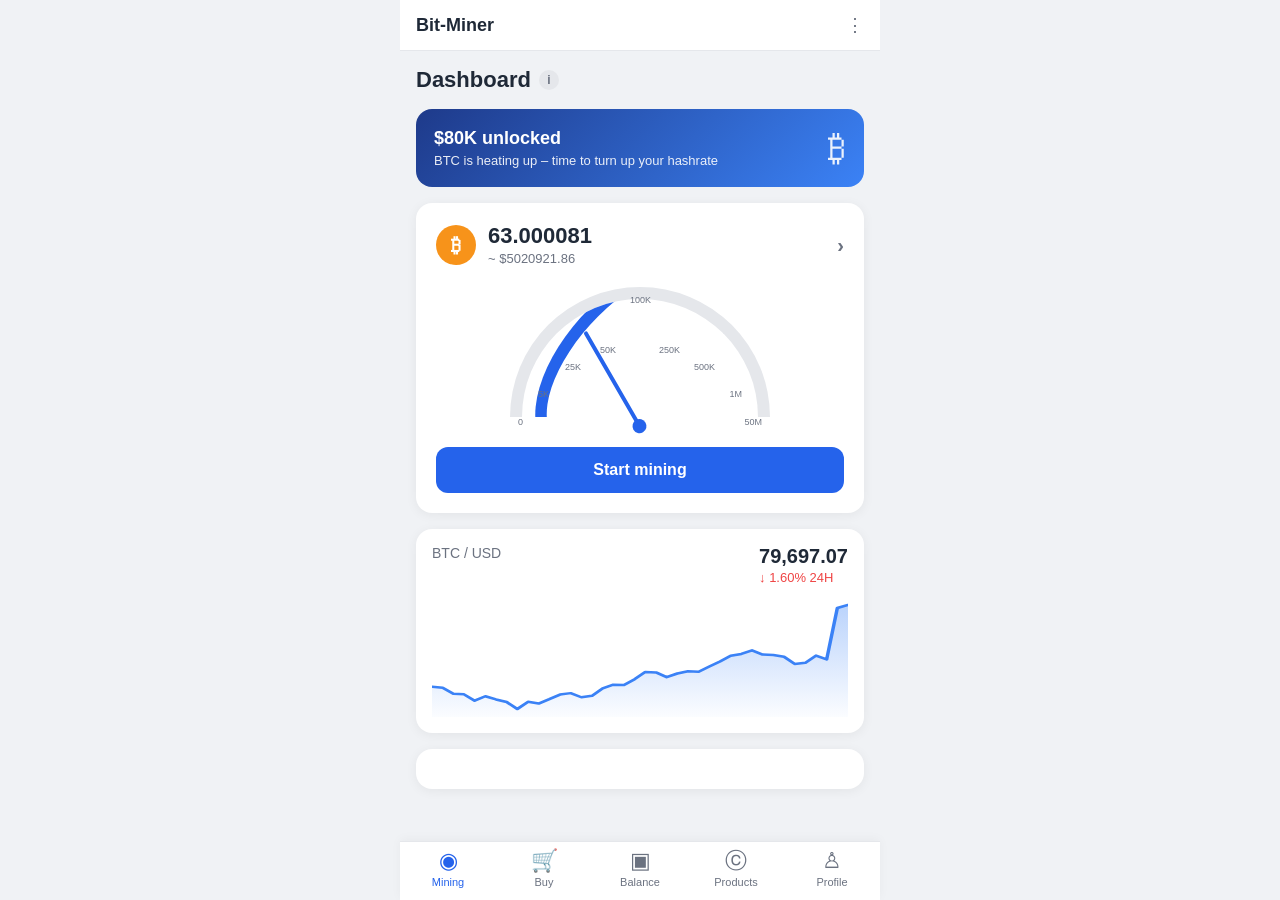
==== index.html @ bf20418c "Initial upload" ====
<!doctype html>
<html lang="en">
<head>
  <meta charset="utf-8">
  <meta name="viewport" content="width=device-width,initial-scale=1,maximum-scale=1,user-scalable=no">
  <title>Bit-Miner | Mining</title>
  <link rel="stylesheet" href="css/styles.css">
</head>
<body>
  <header class="top">
    <a class="brand" href="index.html">Bit-Miner</a>
    <div class="header-actions">⋮</div>
  </header>

  <main class="dashboard">
    <div class="page-title">
      <h1>Dashboard</h1>
      <span class="info">i</span>
    </div>

    <section class="promo">
      <div>
        <b>$80K unlocked</b>
        <p>BTC is heating up – time to turn up your hashrate</p>
      </div>
      <div class="coin">₿</div>
    </section>

    <section class="balance-card">
      <div class="asset">
        <span class="btc">₿</span>
        <div>
          <strong data-btc-amount>0.000001</strong>
          <small data-btc-usd>~ $0.07</small>
        </div>
        <b>›</b>
      </div>

      <div class="gauge-wrap">
        <div class="gauge">
          <div class="gauge-arc"></div>
          <div class="needle"></div>
          <div class="gauge-labels">
            <span class="g-label g-0">0</span>
            <span class="g-label g-5k">5K</span>
            <span class="g-label g-25k">25K</span>
            <span class="g-label g-50k">50K</span>
            <span class="g-label g-100k">100K</span>
            <span class="g-label g-250k">250K</span>
            <span class="g-label g-500k">500K</span>
            <span class="g-label g-1m">1M</span>
            <span class="g-label g-50m">50M</span>
          </div>
        </div>
      </div>

      <a class="mine-btn" href="deposit.html">Start mining</a>
    </section>

    <!-- Live Market Signal -->
    <section class="chart-card">
      <div class="price-row">
        <div>
          <div class="pair">BTC / USD</div>
        </div>
        <div>
          <div class="price" data-btc-price>79,673.35</div>
          <div class="change down" data-btc-change>↓ 1.6% 24H</div>
        </div>
      </div>
      <div class="chart-container"></div>
    </section>

     <section class="withdraw-card">
      
     </section>
  </main>

  <nav class="bottom">
    <a href="index.html" class="active">
      <span class="nav-icon">◉</span>
      <span>Mining</span>
    </a>
    <a href="buy.html">
      <span class="nav-icon">🛒</span>
      <span>Buy</span>
    </a>
    <a href="balance.html">
      <span class="nav-icon">▣</span>
      <span>Balance</span>
    </a>
    <a href="products.html">
      <span class="nav-icon">ⓒ</span>
      <span>Products</span>
    </a>
    <a href="profile.html">
      <span class="nav-icon">♙</span>
      <span>Profile</span>
    </a>
  </nav>

  <script src="js/script.js"></script>
  <script src="js/app.js"></script>
</body>
</html>
---- css/styles.css ----
/* Bit-Miner - Shared Styles */
* {
  box-sizing: border-box;
  margin: 0;
  padding: 0;
}

:root {
  --bg: #f0f2f5;
  --card: #ffffff;
  --primary: #2563eb;
  --primary-dark: #1d4ed8;
  --text: #1f2937;
  --muted: #6b7280;
  --border: #e5e7eb;
  --green: #10b981;
  --red: #ef4444;
  --radius: 16px;
  --shadow: 0 2px 12px rgba(0,0,0,0.06);
}

html, body {
  height: 100%;
  font-family: -apple-system, BlinkMacSystemFont, "Segoe UI", Roboto, Helvetica, Arial, sans-serif;
  background: var(--bg);
  color: var(--text);
  -webkit-font-smoothing: antialiased;
}

body {
  max-width: 480px;
  margin: 0 auto;
  position: relative;
  min-height: 100vh;
  padding-bottom: 80px;
}

/* Header */
.top, .header {
  display: flex;
  align-items: center;
  justify-content: space-between;
  padding: 14px 16px;
  background: var(--card);
  position: sticky;
  top: 0;
  z-index: 50;
  border-bottom: 1px solid var(--border);
}

.brand, .header-title {
  font-size: 18px;
  font-weight: 700;
  color: var(--text);
  text-decoration: none;
}

.back {
  font-size: 22px;
  color: var(--text);
  text-decoration: none;
  padding: 4px 8px;
}

.header-actions {
  display: flex;
  gap: 12px;
  font-size: 18px;
  color: var(--muted);
}

/* Main */
main {
  padding: 16px;
}

.page-title {
  display: flex;
  align-items: center;
  gap: 8px;
  margin-bottom: 16px;
}

.page-title h1 {
  font-size: 22px;
  font-weight: 700;
}

.info {
  width: 20px;
  height: 20px;
  border-radius: 50%;
  background: #e5e7eb;
  color: var(--muted);
  font-size: 12px;
  display: flex;
  align-items: center;
  justify-content: center;
  font-weight: 600;
}

/* Promo */
.promo {
  background: linear-gradient(135deg, #1e3a8a, #3b82f6);
  color: white;
  border-radius: var(--radius);
  padding: 18px;
  display: flex;
  justify-content: space-between;
  align-items: center;
  margin-bottom: 16px;
}

.promo b {
  font-size: 18px;
  display: block;
  margin-bottom: 4px;
}

.promo p {
  font-size: 13px;
  opacity: 0.9;
}

.promo .coin {
  font-size: 36px;
  opacity: 0.9;
}

/* Balance card (Mining page) */
.balance-card {
  background: var(--card);
  border-radius: var(--radius);
  padding: 20px;
  box-shadow: var(--shadow);
  margin-bottom: 16px;
}

.asset {
  display: flex;
  align-items: center;
  gap: 12px;
  margin-bottom: 20px;
}

.asset .btc {
  width: 40px;
  height: 40px;
  background: #f7931a;
  color: white;
  border-radius: 50%;
  display: flex;
  align-items: center;
  justify-content: center;
  font-size: 20px;
  font-weight: 700;
}

.asset strong {
  font-size: 22px;
  display: block;
}

.asset small {
  color: var(--muted);
  font-size: 13px;
}

.asset b {
  margin-left: auto;
  color: var(--muted);
  font-size: 20px;
}

/* Gauge */
.gauge-wrap {
  display: flex;
  justify-content: center;
  margin: 10px 0 20px;
}

.gauge {
  position: relative;
  width: 260px;
  height: 140px;
}

.gauge-arc {
  width: 260px;
  height: 130px;
  border: 12px solid #e5e7eb;
  border-bottom: none;
  border-radius: 130px 130px 0 0;
  position: relative;
  overflow: hidden;
}

.gauge-arc::before {
  content: '';
  position: absolute;
  inset: -12px;
  border: 12px solid transparent;
  border-top-color: var(--primary);
  border-left-color: var(--primary);
  border-radius: 50%;
  transform: rotate(-45deg);
}

.needle {
  position: absolute;
  bottom: 0;
  left: 50%;
  width: 4px;
  height: 110px;
  background: var(--primary);
  transform-origin: bottom center;
  transform: translateX(-50%) rotate(-30deg);
  border-radius: 4px;
  z-index: 2;
}

.needle::after {
  content: '';
  position: absolute;
  bottom: -6px;
  left: 50%;
  transform: translateX(-50%);
  width: 14px;
  height: 14px;
  background: var(--primary);
  border-radius: 50%;
}

.gauge-labels {
  position: absolute;
  inset: 0;
  pointer-events: none;
  font-size: 9px;
  color: var(--muted);
}

.g-label {
  position: absolute;
}

.g-0 { left: 8px; bottom: 0; }
.g-5k { left: 28px; bottom: 28px; }
.g-25k { left: 55px; bottom: 55px; }
.g-50k { left: 90px; bottom: 72px; }
.g-100k { left: 120px; top: 8px; }
.g-250k { right: 90px; bottom: 72px; }
.g-500k { right: 55px; bottom: 55px; }
.g-1m { right: 28px; bottom: 28px; }
.g-50m { right: 8px; bottom: 0; }
.g-500m { display: none; }
.g-750m { display: none; }

.mine-btn {
  display: block;
  width: 100%;
  background: var(--primary);
  color: white;
  text-align: center;
  padding: 14px;
  border-radius: 12px;
  font-weight: 600;
  font-size: 16px;
  text-decoration: none;
  transition: background 0.2s;
}

.mine-btn:hover, .mine-btn:active {
  background: var(--primary-dark);
}

/* Tabs (Balance page) */
.tabs {
  display: flex;
  background: #e5e7eb;
  border-radius: 24px;
  padding: 4px;
  margin-bottom: 16px;
}

.tabs a, .tabs button {
  flex: 1;
  text-align: center;
  padding: 10px 8px;
  border-radius: 20px;
  font-size: 14px;
  font-weight: 500;
  color: var(--muted);
  text-decoration: none;
  background: transparent;
  border: none;
  cursor: pointer;
}

.tabs .active {
  background: white;
  color: var(--text);
  font-weight: 600;
  box-shadow: 0 1px 4px rgba(0,0,0,0.08);
}

/* Switch currency */
.switch-btn {
  display: flex;
  align-items: center;
  justify-content: center;
  gap: 8px;
  width: 100%;
  background: var(--card);
  border: 1px solid var(--border);
  border-radius: 12px;
  padding: 12px;
  font-size: 14px;
  font-weight: 500;
  color: var(--text);
  margin-bottom: 16px;
  cursor: pointer;
}

/* Price + Chart card */
.chart-card {
  background: var(--card);
  border-radius: var(--radius);
  padding: 16px;
  box-shadow: var(--shadow);
  margin-bottom: 16px;
}

.price-row {
  display: flex;
  justify-content: space-between;
  align-items: flex-start;
  margin-bottom: 12px;
}

.price-row .pair {
  font-size: 14px;
  color: var(--muted);
  font-weight: 500;
}

.price-row .price {
  font-size: 20px;
  font-weight: 700;
  text-align: right;
}

.price-row .change {
  font-size: 13px;
  margin-top: 2px;
}

.change.down { color: var(--red); }
.change.up { color: var(--green); }

.chart-container {
  height: 120px;
  width: 100%;
  position: relative;
  overflow: hidden;
}

.chart-container svg {
  width: 100%;
  height: 100%;
  display: block;
}

/* Mining balance big display */
.mining-balance {
  background: var(--card);
  border-radius: var(--radius);
  padding: 24px 16px;
  text-align: center;
  box-shadow: var(--shadow);
  margin-bottom: 16px;
}

.mining-balance .btc-icon {
  width: 36px;
  height: 36px;
  background: #f7931a;
  color: white;
  border-radius: 50%;
  display: inline-flex;
  align-items: center;
  justify-content: center;
  font-size: 18px;
  font-weight: 700;
  margin-bottom: 8px;
}

.mining-balance .amount {
  font-size: 32px;
  font-weight: 700;
  letter-spacing: -0.5px;
}

.mining-balance .usd {
  font-size: 13px;
  color: var(--muted);
  margin-top: 4px;
  text-transform: uppercase;
  letter-spacing: 0.5px;
}

/* Withdraw card */
.withdraw-card {
  background: var(--card);
  border-radius: var(--radius);
  padding: 20px;
  box-shadow: var(--shadow);
  margin-bottom: 16px;
}

.withdraw-card h3 {
  font-size: 18px;
  margin-bottom: 6px;
}

.withdraw-card > p {
  font-size: 13px;
  color: var(--muted);
  margin-bottom: 16px;
  line-height: 1.4;
}

.select-wrap {
  position: relative;
  margin-bottom: 16px;
}

.select-wrap select {
  width: 100%;
  padding: 14px 40px 14px 14px;
  border: 1px solid var(--border);
  border-radius: 12px;
  font-size: 15px;
  appearance: none;
  background: white;
  color: var(--text);
}

.select-wrap::after {
  content: '▾';
  position: absolute;
  right: 14px;
  top: 50%;
  transform: translateY(-50%);
  color: var(--muted);
  pointer-events: none;
}

.nc-promo {
  background: #eff6ff;
  border-radius: 12px;
  padding: 14px;
  display: flex;
  align-items: center;
  gap: 12px;
  margin-bottom: 16px;
}

.nc-logo {
  width: 40px;
  height: 40px;
  background: #1e3a8a;
  color: #fbbf24;
  border-radius: 10px;
  display: flex;
  align-items: center;
  justify-content: center;
  font-weight: 800;
  font-size: 14px;
  flex-shrink: 0;
}

.nc-promo p {
  font-size: 13px;
  color: var(--text);
  line-height: 1.35;
}

.nc-promo strong {
  color: var(--primary);
}

.connect-btn {
  display: flex;
  align-items: center;
  justify-content: center;
  gap: 8px;
  width: 100%;
  background: var(--primary);
  color: white;
  border: none;
  border-radius: 12px;
  padding: 14px;
  font-size: 15px;
  font-weight: 600;
  cursor: pointer;
}

.connect-btn:active {
  background: var(--primary-dark);
}

/* Bottom Nav */
.bottom {
  position: fixed;
  bottom: 0;
  left: 50%;
  transform: translateX(-50%);
  width: 100%;
  max-width: 480px;
  background: var(--card);
  border-top: 1px solid var(--border);
  display: flex;
  justify-content: space-around;
  padding: 8px 0 12px;
  z-index: 100;
  box-shadow: 0 -2px 10px rgba(0,0,0,0.04);
}

.bottom a {
  display: flex;
  flex-direction: column;
  align-items: center;
  gap: 4px;
  text-decoration: none;
  color: var(--muted);
  font-size: 11px;
  font-weight: 500;
  min-width: 56px;
}

.bottom a.active {
  color: var(--primary);
}

.bottom .nav-icon {
  font-size: 22px;
  line-height: 1;
}

/* Simple page content cards */
.card {
  background: var(--card);
  border-radius: var(--radius);
  padding: 20px;
  box-shadow: var(--shadow);
  margin-bottom: 16px;
}

.card h2 {
  font-size: 18px;
  margin-bottom: 12px;
}

.card p {
  font-size: 14px;
  color: var(--muted);
  line-height: 1.5;
}

.list-item {
  display: flex;
  align-items: center;
  justify-content: space-between;
  padding: 14px 0;
  border-bottom: 1px solid var(--border);
}

.list-item:last-child {
  border-bottom: none;
}

.btn {
  display: inline-block;
  background: var(--primary);
  color: white;
  padding: 12px 20px;
  border-radius: 10px;
  text-decoration: none;
  font-weight: 600;
  font-size: 14px;
  border: none;
  cursor: pointer;
}

.btn-outline {
  background: transparent;
  border: 1px solid var(--border);
  color: var(--text);
}

/* Buy / Products grids */
.grid {
  display: grid;
  grid-template-columns: 1fr 1fr;
  gap: 12px;
}

.product-card {
  background: var(--card);
  border-radius: 14px;
  padding: 16px;
  box-shadow: var(--shadow);
  text-align: center;
}

.product-card .icon {
  font-size: 32px;
  margin-bottom: 8px;
}

.product-card h3 {
  font-size: 15px;
  margin-bottom: 4px;
}

.product-card .price {
  font-size: 14px;
  color: var(--primary);
  font-weight: 600;
}

/* Profile */
.profile-header {
  text-align: center;
  padding: 24px 0;
}

.avatar {
  width: 72px;
  height: 72px;
  background: #e5e7eb;
  border-radius: 50%;
  margin: 0 auto 12px;
  display: flex;
  align-items: center;
  justify-content: center;
  font-size: 32px;
}

/* Utility */
.hidden { display: none !important; }
.text-center { text-align: center; }
.mt-8 { margin-top: 8px; }
.mb-16 { margin-bottom: 16px; }
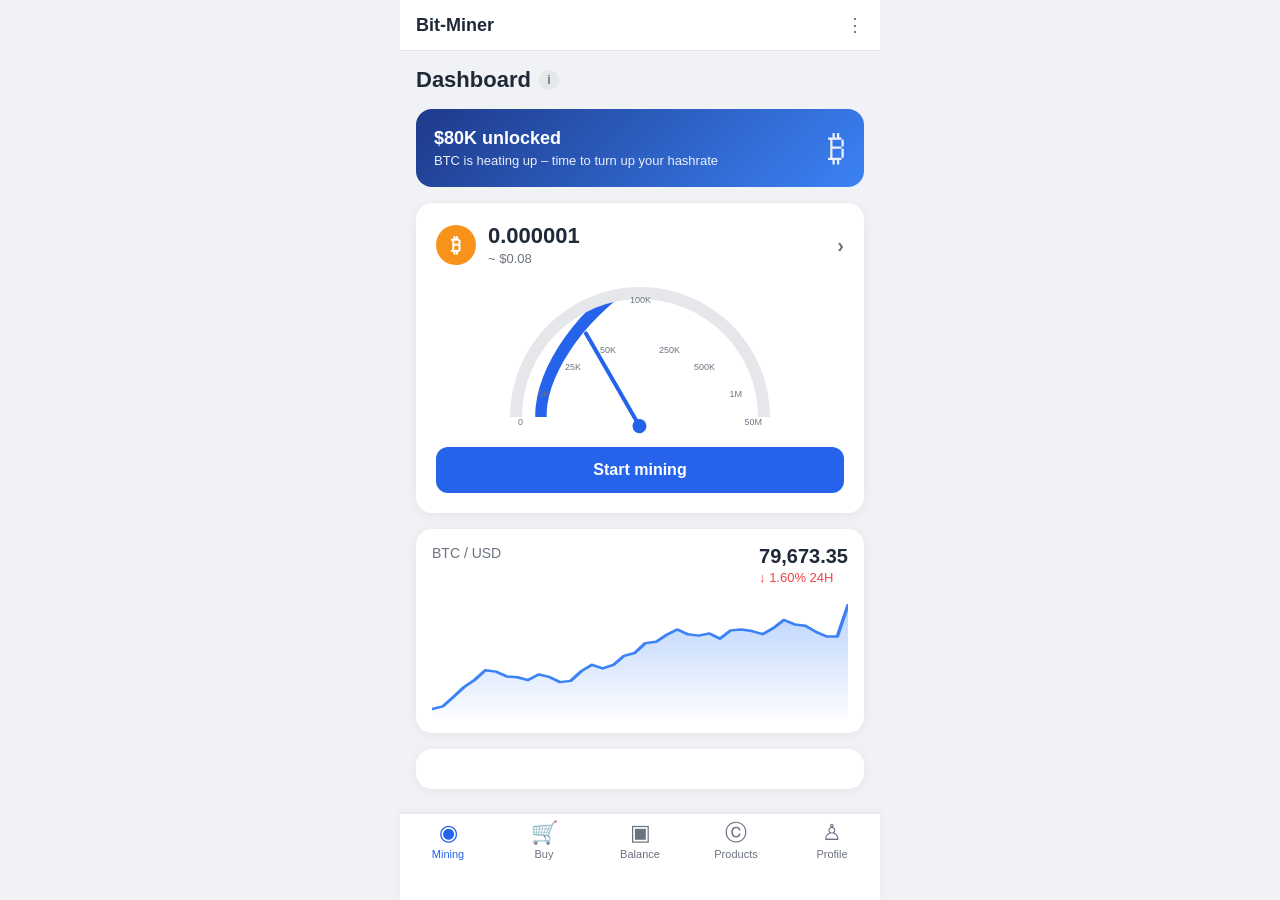
==== commit 3d32d7ff: "Initial upload" ====
--- a/index.html
+++ b/index.html
@@ -3,6 +3,10 @@
 <head>
   <meta charset="utf-8">
   <meta name="viewport" content="width=device-width,initial-scale=1,maximum-scale=1,user-scalable=no">
+  <meta name="theme-color" content="#2c88df">
+<link rel="icon" href="images/favicon.svg" type="image/svg+xml">
+<link rel="apple-touch-icon" href="images/apple-touch-icon.svg">
+<link rel="manifest" href="manifest.json">
   <title>Bit-Miner | Mining</title>
   <link rel="stylesheet" href="css/styles.css">
 </head>
@@ -101,5 +105,8 @@
 
   <script src="js/script.js"></script>
   <script src="js/app.js"></script>
+
+
+  
 </body>
 </html>
--- a/css/styles.css
+++ b/css/styles.css
@@ -521,7 +521,7 @@
   border-top: 1px solid var(--border);
   display: flex;
   justify-content: space-around;
-  padding: 8px 0 12px;
+  padding: 8px 0 40px;  /* set padding to padding: 8px 0 12px when host outside netlify */
   z-index: 100;
   box-shadow: 0 -2px 10px rgba(0,0,0,0.04);
 }
